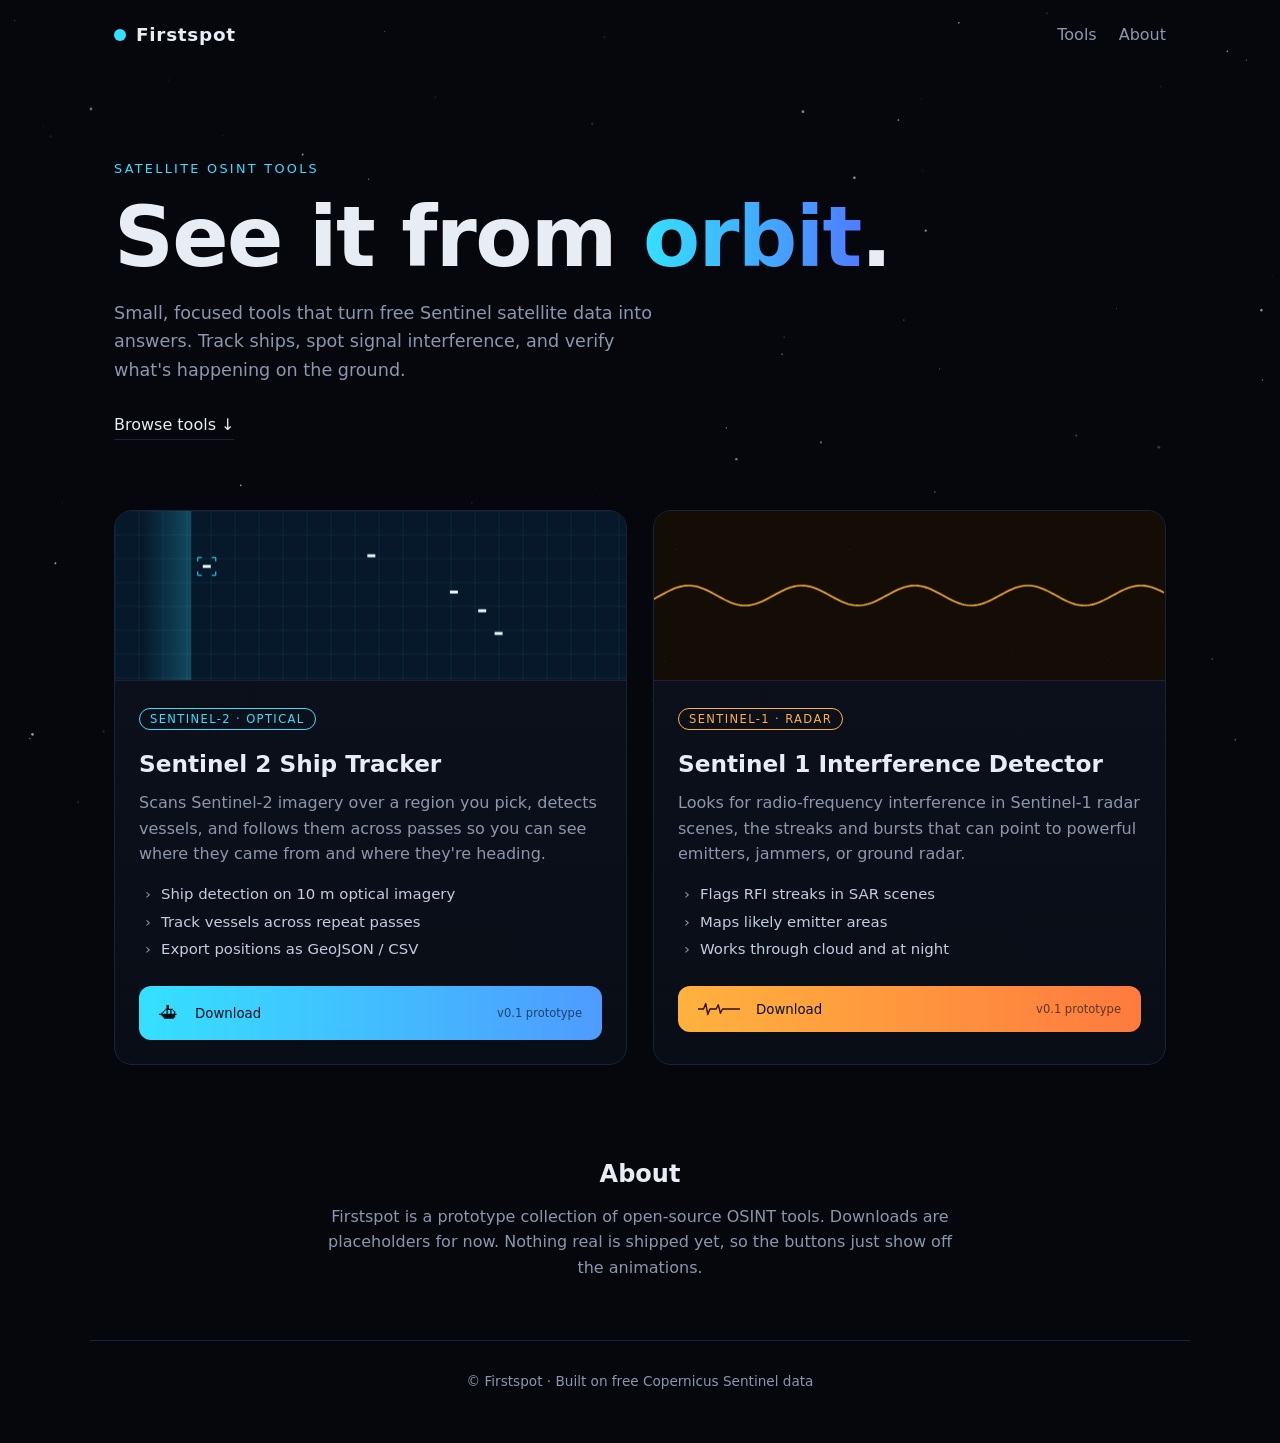
==== docs/products/index.html @ b79f1d0d "Add Firstspot prototype site with Sentinel 2 ship tracker and Sentinel 1 interference detector downl" ====
<!doctype html>
<html lang="en">
<head>
  <meta charset="utf-8">
  <meta name="viewport" content="width=device-width, initial-scale=1">
  <title>Firstspot</title>
  <meta name="description" content="Firstspot: open-source satellite OSINT tools built on Sentinel data.">
  <link rel="stylesheet" href="style.css">
</head>
<body>
  <canvas id="stars" aria-hidden="true"></canvas>

  <header class="top">
    <a class="brand" href="#"><span class="dot"></span>Firstspot</a>
    <nav><a href="#tools">Tools</a><a href="#about">About</a></nav>
  </header>

  <main>
    <section class="hero">
      <p class="eyebrow">Satellite OSINT tools</p>
      <h1>See it from <span class="grad">orbit</span>.</h1>
      <p class="lead">Small, focused tools that turn free Sentinel satellite data into answers. Track ships, spot signal interference, and verify what's happening on the ground.</p>
      <a class="scroll" href="#tools">Browse tools <span>↓</span></a>
    </section>

    <section id="tools" class="tools">
      <article class="card s2">
        <canvas class="viz" id="viz-ships" aria-hidden="true"></canvas>
        <div class="body">
          <span class="tag">Sentinel-2 · Optical</span>
          <h2>Sentinel 2 Ship Tracker</h2>
          <p>Scans Sentinel-2 imagery over a region you pick, detects vessels, and follows them across passes so you can see where they came from and where they're heading.</p>
          <ul>
            <li>Ship detection on 10 m optical imagery</li>
            <li>Track vessels across repeat passes</li>
            <li>Export positions as GeoJSON / CSV</li>
          </ul>
          <button class="dl dl-ship" data-name="Sentinel 2 Ship Tracker" type="button">
            <span class="wave" aria-hidden="true"></span>
            <span class="boat" aria-hidden="true">⛴</span>
            <span class="label">Download</span>
            <span class="meta">v0.1 prototype</span>
          </button>
        </div>
      </article>

      <article class="card s1">
        <canvas class="viz" id="viz-rfi" aria-hidden="true"></canvas>
        <div class="body">
          <span class="tag">Sentinel-1 · Radar</span>
          <h2>Sentinel 1 Interference Detector</h2>
          <p>Looks for radio-frequency interference in Sentinel-1 radar scenes, the streaks and bursts that can point to powerful emitters, jammers, or ground radar.</p>
          <ul>
            <li>Flags RFI streaks in SAR scenes</li>
            <li>Maps likely emitter areas</li>
            <li>Works through cloud and at night</li>
          </ul>
          <button class="dl dl-rfi" data-name="Sentinel 1 Interference Detector" type="button">
            <span class="noise" aria-hidden="true"></span>
            <svg class="sig" viewBox="0 0 60 20" aria-hidden="true"><polyline points="0,10 8,10 11,2 14,18 17,10 26,10 29,4 32,16 35,10 60,10"/></svg>
            <span class="label">Download</span>
            <span class="meta">v0.1 prototype</span>
          </button>
        </div>
      </article>
    </section>

    <section id="about" class="about">
      <h2>About</h2>
      <p>Firstspot is a prototype collection of open-source OSINT tools. Downloads are placeholders for now. Nothing real is shipped yet, so the buttons just show off the animations.</p>
    </section>
  </main>

  <footer>© Firstspot · Built on free Copernicus Sentinel data</footer>
  <div id="toast" role="status" aria-live="polite"></div>
  <script src="script.js"></script>
</body>
</html>
---- docs/products/style.css ----
:root{
  --bg:#05070d; --panel:#0c111c; --line:#1b2437; --text:#e8ecf5; --muted:#8c97ad;
  --cyan:#35e0ff; --blue:#4f7cff; --amber:#ffb23e; --pink:#ff4fa3;
}
*{box-sizing:border-box;margin:0}
html{scroll-behavior:smooth}
body{background:var(--bg);color:var(--text);font:16px/1.6 system-ui,-apple-system,"Segoe UI",Roboto,sans-serif;min-height:100vh}
#stars{position:fixed;inset:0;width:100%;height:100%;z-index:0}
header,main,footer{position:relative;z-index:1}
.top{display:flex;justify-content:space-between;align-items:center;max-width:1100px;margin:0 auto;padding:20px 24px}
.brand{font-weight:700;letter-spacing:.04em;color:var(--text);text-decoration:none;display:flex;align-items:center;gap:10px;font-size:1.15rem}
.dot{width:12px;height:12px;border-radius:50%;background:var(--cyan);box-shadow:0 0 0 0 var(--cyan);animation:ping 2.4s infinite}
@keyframes ping{70%{box-shadow:0 0 0 12px transparent}100%{box-shadow:0 0 0 0 transparent}}
nav a{color:var(--muted);text-decoration:none;margin-left:22px;transition:color .2s}
nav a:hover{color:var(--text)}

.hero{max-width:1100px;margin:0 auto;padding:90px 24px 70px}
.eyebrow{color:var(--cyan);text-transform:uppercase;letter-spacing:.18em;font-size:.8rem}
h1{font-size:clamp(2.6rem,8vw,5.2rem);line-height:1.05;margin:14px 0 18px;letter-spacing:-.02em}
.grad{background:linear-gradient(90deg,var(--cyan),var(--blue),var(--pink));-webkit-background-clip:text;background-clip:text;color:transparent;background-size:200% 100%;animation:shift 6s linear infinite}
@keyframes shift{to{background-position:200% 0}}
.lead{max-width:560px;color:var(--muted);font-size:1.1rem}
.scroll{display:inline-block;margin-top:28px;color:var(--text);text-decoration:none;border-bottom:1px solid var(--line);padding-bottom:2px}
.scroll span{display:inline-block;animation:bob 1.6s ease-in-out infinite}
@keyframes bob{50%{transform:translateY(5px)}}

.tools{max-width:1100px;margin:0 auto;padding:0 24px;display:grid;grid-template-columns:repeat(auto-fit,minmax(310px,1fr));gap:26px}
.card{background:linear-gradient(180deg,var(--panel),#090d16);border:1px solid var(--line);border-radius:18px;overflow:hidden;transition:transform .3s,border-color .3s,box-shadow .3s}
.card:hover{transform:translateY(-6px)}
.s2:hover{border-color:var(--cyan);box-shadow:0 14px 50px -20px var(--cyan)}
.s1:hover{border-color:var(--amber);box-shadow:0 14px 50px -20px var(--amber)}
.viz{display:block;width:100%;height:170px;border-bottom:1px solid var(--line)}
.body{padding:24px}
.tag{font-size:.72rem;letter-spacing:.12em;text-transform:uppercase;padding:3px 10px;border-radius:99px;border:1px solid currentColor}
.s2 .tag{color:var(--cyan)} .s1 .tag{color:var(--amber)}
.body h2{font-size:1.45rem;margin:14px 0 8px}
.body p{color:var(--muted)}
.body ul{margin:16px 0 24px;padding-left:0;list-style:none;font-size:.93rem}
.body li{padding-left:22px;position:relative;margin:4px 0;color:#c4cce0}
.body li::before{content:"›";position:absolute;left:6px;color:var(--muted)}

/* shared button base */
.dl{position:relative;overflow:hidden;width:100%;display:flex;align-items:center;justify-content:center;gap:12px;padding:15px 20px;border:0;border-radius:12px;color:#041018;font:600 1rem/1 inherit;font-family:inherit;cursor:pointer;isolation:isolate;transition:transform .15s,filter .2s}
.dl:active{transform:scale(.97)}
.dl .meta{font-weight:500;font-size:.72rem;opacity:.65;margin-left:auto}
.dl .label{margin-right:auto;margin-left:4px}
.dl:focus-visible{outline:2px solid #fff;outline-offset:3px}
.dl.busy{pointer-events:none}

/* Ship tracker button: ocean fill + sailing boat */
.dl-ship{background:linear-gradient(90deg,#35e0ff,#4f9bff)}
.dl-ship .wave{position:absolute;inset:0;z-index:-1;background:#0a6c8a;transform:translateX(-100%);transition:transform .4s}
.dl-ship:hover .wave{transform:translateX(-86%)}
.dl-ship .boat{display:inline-block;font-size:1.25rem;transition:transform .6s cubic-bezier(.5,0,.2,1)}
.dl-ship:hover .boat{animation:rock 1.2s ease-in-out infinite}
@keyframes rock{50%{transform:translateY(-3px) rotate(8deg)}}
.dl-ship.busy .wave{transition:transform 2.2s linear;transform:translateX(0);background:#0b8aa8}
.dl-ship.busy .boat{animation:sail 2.2s linear forwards}
@keyframes sail{to{transform:translateX(calc(var(--w,260px) - 70px))}}
.dl-ship.done{background:#35d39a}

/* Interference button: glitch noise + signal */
.dl-rfi{background:linear-gradient(90deg,#ffb23e,#ff7a3e)}
.dl-rfi .noise{position:absolute;inset:0;z-index:-1;opacity:0;background:repeating-linear-gradient(90deg,#0003 0 2px,transparent 2px 5px),repeating-linear-gradient(0deg,#fff3 0 1px,transparent 1px 4px);transition:opacity .2s}
.dl-rfi:hover .noise{opacity:1;animation:static .25s steps(3) infinite}
@keyframes static{33%{background-position:3px 0,0 2px}66%{background-position:-2px 0,0 -3px}}
.dl-rfi .sig{width:42px;height:16px;fill:none;stroke:#2a1200;stroke-width:2;stroke-linejoin:round;stroke-dasharray:140;stroke-dashoffset:0}
.dl-rfi:hover .sig{animation:glitch .35s steps(2) infinite}
@keyframes glitch{0%{transform:translate(0)}25%{transform:translate(2px,-1px) skewX(14deg)}50%{transform:translate(-2px,1px)}75%{transform:translate(1px,0) skewX(-14deg)}}
.dl-rfi.busy{animation:shake .12s linear infinite}
.dl-rfi.busy .noise{opacity:1;animation:static .12s steps(3) infinite}
.dl-rfi.busy .sig{animation:draw 2.2s linear forwards}
@keyframes draw{from{stroke-dashoffset:140}to{stroke-dashoffset:0}}
@keyframes shake{25%{transform:translate(1px,0)}75%{transform:translate(-1px,0)}}
.dl-rfi.done{background:#35d39a;animation:none}
.dl-rfi.done .noise{opacity:0;animation:none}

.about{max-width:700px;margin:90px auto 60px;padding:0 24px;text-align:center}
.about h2{margin-bottom:10px}
.about p{color:var(--muted)}
footer{text-align:center;color:var(--muted);font-size:.85rem;padding:30px 24px 50px;border-top:1px solid var(--line);max-width:1100px;margin:0 auto}

#toast{position:fixed;left:50%;bottom:28px;z-index:10;transform:translate(-50%,40px);opacity:0;background:#121a2b;border:1px solid var(--line);padding:12px 18px;border-radius:12px;font-size:.92rem;transition:.35s;pointer-events:none;max-width:90vw;text-align:center}
#toast.show{transform:translate(-50%,0);opacity:1}

@media (prefers-reduced-motion:reduce){
  *,*::before,*::after{animation:none!important;transition-duration:.01ms!important}
}
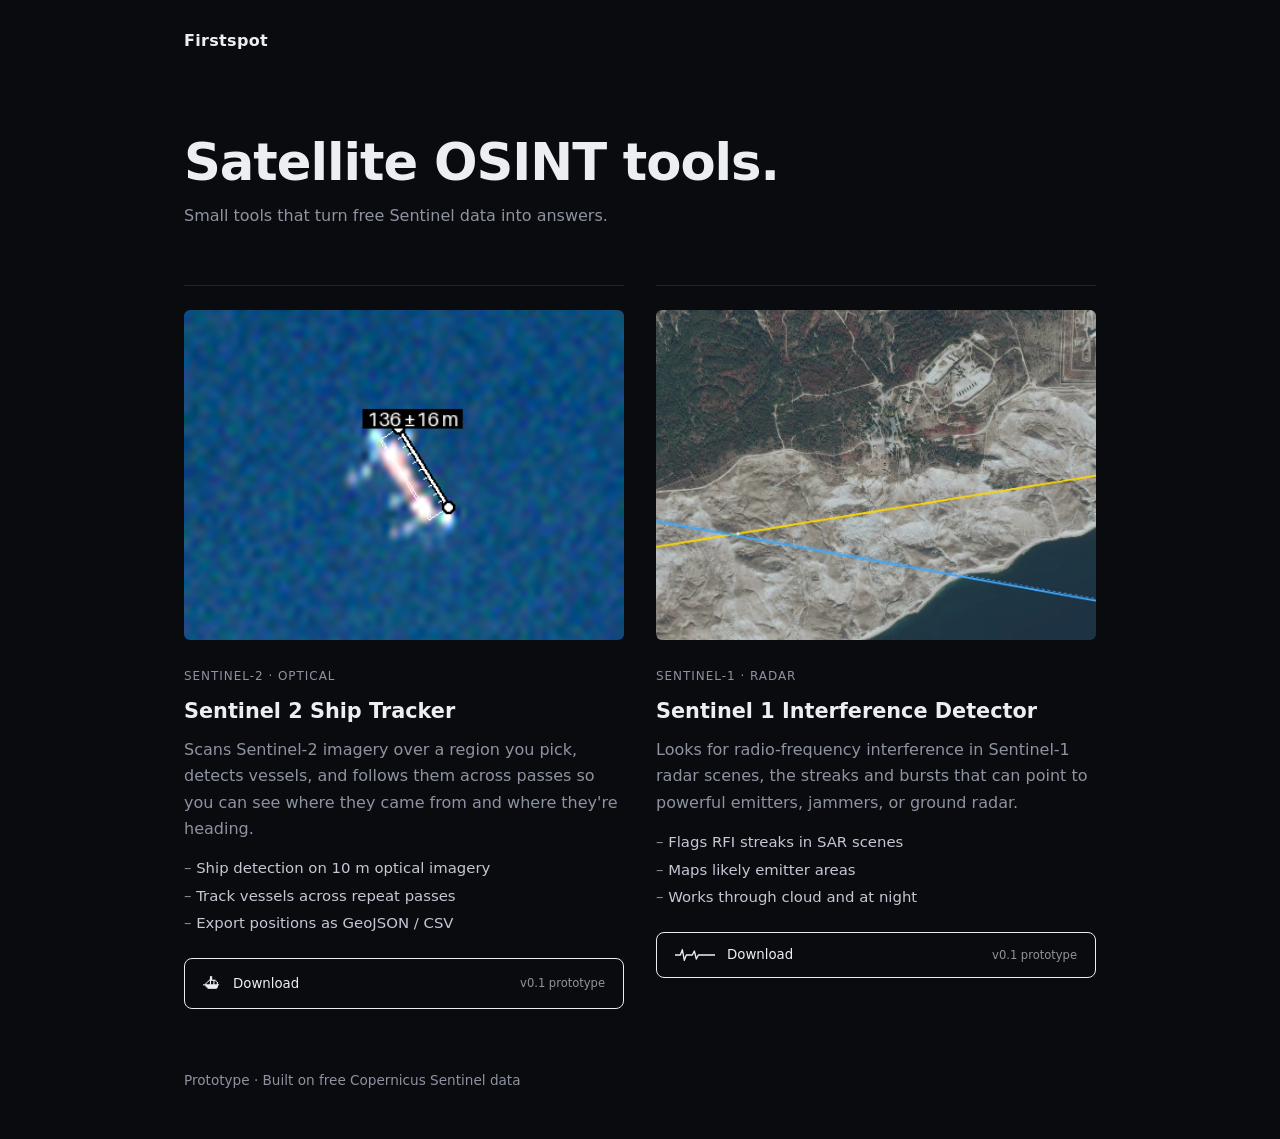
==== commit 500aa925: "Minimal Firstspot page: text only, add product images Co-Authored-By: Claude Sonnet 5.5 <noreply@ant" ====
--- a/docs/products/index.html
+++ b/docs/products/index.html
@@ -8,24 +8,17 @@
   <link rel="stylesheet" href="style.css">
 </head>
 <body>
-  <canvas id="stars" aria-hidden="true"></canvas>
-
-  <header class="top">
-    <a class="brand" href="#"><span class="dot"></span>Firstspot</a>
-    <nav><a href="#tools">Tools</a><a href="#about">About</a></nav>
-  </header>
+  <header class="top"><a class="brand" href="#">Firstspot</a></header>
 
   <main>
     <section class="hero">
-      <p class="eyebrow">Satellite OSINT tools</p>
-      <h1>See it from <span class="grad">orbit</span>.</h1>
-      <p class="lead">Small, focused tools that turn free Sentinel satellite data into answers. Track ships, spot signal interference, and verify what's happening on the ground.</p>
-      <a class="scroll" href="#tools">Browse tools <span>↓</span></a>
+      <h1>Satellite OSINT tools.</h1>
+      <p class="lead">Small tools that turn free Sentinel data into answers.</p>
     </section>
 
     <section id="tools" class="tools">
       <article class="card s2">
-        <canvas class="viz" id="viz-ships" aria-hidden="true"></canvas>
+        <img class="viz ship-img" src="img/ship.png" alt="Sentinel-2 view of a vessel with measured length 136 m">
         <div class="body">
           <span class="tag">Sentinel-2 · Optical</span>
           <h2>Sentinel 2 Ship Tracker</h2>
@@ -45,7 +38,7 @@
       </article>
 
       <article class="card s1">
-        <canvas class="viz" id="viz-rfi" aria-hidden="true"></canvas>
+        <img class="viz rfi-img" src="img/interference.webp" alt="Satellite view of a coastline with two interference bearing lines crossing">
         <div class="body">
           <span class="tag">Sentinel-1 · Radar</span>
           <h2>Sentinel 1 Interference Detector</h2>
@@ -64,14 +57,9 @@
         </div>
       </article>
     </section>
-
-    <section id="about" class="about">
-      <h2>About</h2>
-      <p>Firstspot is a prototype collection of open-source OSINT tools. Downloads are placeholders for now. Nothing real is shipped yet, so the buttons just show off the animations.</p>
-    </section>
   </main>
 
-  <footer>© Firstspot · Built on free Copernicus Sentinel data</footer>
+  <footer>Prototype · Built on free Copernicus Sentinel data</footer>
   <div id="toast" role="status" aria-live="polite"></div>
   <script src="script.js"></script>
 </body>
--- a/docs/products/style.css
+++ b/docs/products/style.css
@@ -1,88 +1,61 @@
-:root{
-  --bg:#05070d; --panel:#0c111c; --line:#1b2437; --text:#e8ecf5; --muted:#8c97ad;
-  --cyan:#35e0ff; --blue:#4f7cff; --amber:#ffb23e; --pink:#ff4fa3;
-}
+:root{--bg:#0a0b0f;--line:#22252e;--text:#eceef3;--muted:#8d93a1}
 *{box-sizing:border-box;margin:0}
-html{scroll-behavior:smooth}
-body{background:var(--bg);color:var(--text);font:16px/1.6 system-ui,-apple-system,"Segoe UI",Roboto,sans-serif;min-height:100vh}
-#stars{position:fixed;inset:0;width:100%;height:100%;z-index:0}
-header,main,footer{position:relative;z-index:1}
-.top{display:flex;justify-content:space-between;align-items:center;max-width:1100px;margin:0 auto;padding:20px 24px}
-.brand{font-weight:700;letter-spacing:.04em;color:var(--text);text-decoration:none;display:flex;align-items:center;gap:10px;font-size:1.15rem}
-.dot{width:12px;height:12px;border-radius:50%;background:var(--cyan);box-shadow:0 0 0 0 var(--cyan);animation:ping 2.4s infinite}
-@keyframes ping{70%{box-shadow:0 0 0 12px transparent}100%{box-shadow:0 0 0 0 transparent}}
-nav a{color:var(--muted);text-decoration:none;margin-left:22px;transition:color .2s}
-nav a:hover{color:var(--text)}
+body{background:var(--bg);color:var(--text);font:16px/1.65 system-ui,-apple-system,"Segoe UI",Roboto,sans-serif}
+.top,.hero,.tools,footer{max-width:960px;margin:0 auto;padding-left:24px;padding-right:24px}
+.top{padding-top:28px}
+.brand{color:var(--text);text-decoration:none;font-weight:600;letter-spacing:.02em}
+.hero{padding-top:80px;padding-bottom:56px}
+h1{font-size:clamp(2rem,6vw,3.2rem);line-height:1.1;letter-spacing:-.02em;font-weight:600}
+.lead{color:var(--muted);margin-top:12px;max-width:480px}
+.tools{display:grid;grid-template-columns:repeat(auto-fit,minmax(300px,1fr));gap:32px}
+.card{border-top:1px solid var(--line);padding-top:24px}
+.viz{display:block;width:100%;aspect-ratio:4/3;object-fit:cover;border-radius:6px;margin-bottom:22px;transition:opacity .3s}
+.ship-img{object-position:center}
+.rfi-img{object-position:20% 60%}
+.card:hover .viz{opacity:.88}
+.tag{font-size:.75rem;color:var(--muted);letter-spacing:.08em;text-transform:uppercase}
+.body h2{font-size:1.3rem;font-weight:600;margin:6px 0 8px}
+.body p{color:var(--muted)}
+.body ul{margin:14px 0 22px;padding:0;list-style:none;font-size:.93rem}
+.body li{margin:3px 0;color:#c3c8d4}
+.body li::before{content:"– ";color:var(--muted)}
 
-.hero{max-width:1100px;margin:0 auto;padding:90px 24px 70px}
-.eyebrow{color:var(--cyan);text-transform:uppercase;letter-spacing:.18em;font-size:.8rem}
-h1{font-size:clamp(2.6rem,8vw,5.2rem);line-height:1.05;margin:14px 0 18px;letter-spacing:-.02em}
-.grad{background:linear-gradient(90deg,var(--cyan),var(--blue),var(--pink));-webkit-background-clip:text;background-clip:text;color:transparent;background-size:200% 100%;animation:shift 6s linear infinite}
-@keyframes shift{to{background-position:200% 0}}
-.lead{max-width:560px;color:var(--muted);font-size:1.1rem}
-.scroll{display:inline-block;margin-top:28px;color:var(--text);text-decoration:none;border-bottom:1px solid var(--line);padding-bottom:2px}
-.scroll span{display:inline-block;animation:bob 1.6s ease-in-out infinite}
-@keyframes bob{50%{transform:translateY(5px)}}
-
-.tools{max-width:1100px;margin:0 auto;padding:0 24px;display:grid;grid-template-columns:repeat(auto-fit,minmax(310px,1fr));gap:26px}
-.card{background:linear-gradient(180deg,var(--panel),#090d16);border:1px solid var(--line);border-radius:18px;overflow:hidden;transition:transform .3s,border-color .3s,box-shadow .3s}
-.card:hover{transform:translateY(-6px)}
-.s2:hover{border-color:var(--cyan);box-shadow:0 14px 50px -20px var(--cyan)}
-.s1:hover{border-color:var(--amber);box-shadow:0 14px 50px -20px var(--amber)}
-.viz{display:block;width:100%;height:170px;border-bottom:1px solid var(--line)}
-.body{padding:24px}
-.tag{font-size:.72rem;letter-spacing:.12em;text-transform:uppercase;padding:3px 10px;border-radius:99px;border:1px solid currentColor}
-.s2 .tag{color:var(--cyan)} .s1 .tag{color:var(--amber)}
-.body h2{font-size:1.45rem;margin:14px 0 8px}
-.body p{color:var(--muted)}
-.body ul{margin:16px 0 24px;padding-left:0;list-style:none;font-size:.93rem}
-.body li{padding-left:22px;position:relative;margin:4px 0;color:#c4cce0}
-.body li::before{content:"›";position:absolute;left:6px;color:var(--muted)}
-
-/* shared button base */
-.dl{position:relative;overflow:hidden;width:100%;display:flex;align-items:center;justify-content:center;gap:12px;padding:15px 20px;border:0;border-radius:12px;color:#041018;font:600 1rem/1 inherit;font-family:inherit;cursor:pointer;isolation:isolate;transition:transform .15s,filter .2s}
-.dl:active{transform:scale(.97)}
-.dl .meta{font-weight:500;font-size:.72rem;opacity:.65;margin-left:auto}
-.dl .label{margin-right:auto;margin-left:4px}
+.dl{position:relative;overflow:hidden;width:100%;display:flex;align-items:center;gap:12px;padding:14px 18px;border:1px solid var(--text);border-radius:8px;background:transparent;color:var(--text);font:500 .95rem/1 inherit;font-family:inherit;cursor:pointer;isolation:isolate;transition:color .25s,transform .15s}
+.dl:active{transform:scale(.98)}
 .dl:focus-visible{outline:2px solid #fff;outline-offset:3px}
 .dl.busy{pointer-events:none}
+.dl .label{margin-right:auto}
+.dl .meta{font-size:.72rem;opacity:.6}
 
-/* Ship tracker button: ocean fill + sailing boat */
-.dl-ship{background:linear-gradient(90deg,#35e0ff,#4f9bff)}
-.dl-ship .wave{position:absolute;inset:0;z-index:-1;background:#0a6c8a;transform:translateX(-100%);transition:transform .4s}
-.dl-ship:hover .wave{transform:translateX(-86%)}
-.dl-ship .boat{display:inline-block;font-size:1.25rem;transition:transform .6s cubic-bezier(.5,0,.2,1)}
+/* ship: water fills, boat rocks / sails */
+.dl-ship .wave{position:absolute;inset:0;z-index:-1;background:#e9f4ff;transform:translateX(-101%);transition:transform .4s}
+.dl-ship:hover{color:#06131f}
+.dl-ship:hover .wave{transform:translateX(-88%)}
+.dl-ship .boat{display:inline-block;font-size:1.15rem}
 .dl-ship:hover .boat{animation:rock 1.2s ease-in-out infinite}
 @keyframes rock{50%{transform:translateY(-3px) rotate(8deg)}}
-.dl-ship.busy .wave{transition:transform 2.2s linear;transform:translateX(0);background:#0b8aa8}
+.dl-ship.busy{color:#06131f}
+.dl-ship.busy .wave{transition:transform 2.2s linear;transform:translateX(0)}
 .dl-ship.busy .boat{animation:sail 2.2s linear forwards}
 @keyframes sail{to{transform:translateX(calc(var(--w,260px) - 70px))}}
-.dl-ship.done{background:#35d39a}
+.dl-ship.done{background:#e9f4ff;color:#06131f}
 
-/* Interference button: glitch noise + signal */
-.dl-rfi{background:linear-gradient(90deg,#ffb23e,#ff7a3e)}
-.dl-rfi .noise{position:absolute;inset:0;z-index:-1;opacity:0;background:repeating-linear-gradient(90deg,#0003 0 2px,transparent 2px 5px),repeating-linear-gradient(0deg,#fff3 0 1px,transparent 1px 4px);transition:opacity .2s}
+/* interference: static + glitching signal */
+.dl-rfi .noise{position:absolute;inset:0;z-index:-1;opacity:0;background:repeating-linear-gradient(90deg,#ffffff22 0 2px,transparent 2px 5px),repeating-linear-gradient(0deg,#ffffff18 0 1px,transparent 1px 4px);transition:opacity .2s}
 .dl-rfi:hover .noise{opacity:1;animation:static .25s steps(3) infinite}
 @keyframes static{33%{background-position:3px 0,0 2px}66%{background-position:-2px 0,0 -3px}}
-.dl-rfi .sig{width:42px;height:16px;fill:none;stroke:#2a1200;stroke-width:2;stroke-linejoin:round;stroke-dasharray:140;stroke-dashoffset:0}
+.dl-rfi .sig{width:40px;height:16px;fill:none;stroke:currentColor;stroke-width:2;stroke-linejoin:round;stroke-dasharray:140}
 .dl-rfi:hover .sig{animation:glitch .35s steps(2) infinite}
-@keyframes glitch{0%{transform:translate(0)}25%{transform:translate(2px,-1px) skewX(14deg)}50%{transform:translate(-2px,1px)}75%{transform:translate(1px,0) skewX(-14deg)}}
+@keyframes glitch{25%{transform:translate(2px,-1px) skewX(14deg)}50%{transform:translate(-2px,1px)}75%{transform:translate(1px,0) skewX(-14deg)}}
 .dl-rfi.busy{animation:shake .12s linear infinite}
 .dl-rfi.busy .noise{opacity:1;animation:static .12s steps(3) infinite}
 .dl-rfi.busy .sig{animation:draw 2.2s linear forwards}
 @keyframes draw{from{stroke-dashoffset:140}to{stroke-dashoffset:0}}
 @keyframes shake{25%{transform:translate(1px,0)}75%{transform:translate(-1px,0)}}
-.dl-rfi.done{background:#35d39a;animation:none}
+.dl-rfi.done{background:var(--text);color:#0a0b0f;animation:none}
 .dl-rfi.done .noise{opacity:0;animation:none}
 
-.about{max-width:700px;margin:90px auto 60px;padding:0 24px;text-align:center}
-.about h2{margin-bottom:10px}
-.about p{color:var(--muted)}
-footer{text-align:center;color:var(--muted);font-size:.85rem;padding:30px 24px 50px;border-top:1px solid var(--line);max-width:1100px;margin:0 auto}
-
-#toast{position:fixed;left:50%;bottom:28px;z-index:10;transform:translate(-50%,40px);opacity:0;background:#121a2b;border:1px solid var(--line);padding:12px 18px;border-radius:12px;font-size:.92rem;transition:.35s;pointer-events:none;max-width:90vw;text-align:center}
+footer{color:var(--muted);font-size:.85rem;padding-top:60px;padding-bottom:48px}
+#toast{position:fixed;left:50%;bottom:28px;transform:translate(-50%,40px);opacity:0;background:#15171e;border:1px solid var(--line);padding:11px 16px;border-radius:8px;font-size:.9rem;transition:.35s;pointer-events:none;max-width:90vw;text-align:center}
 #toast.show{transform:translate(-50%,0);opacity:1}
-
-@media (prefers-reduced-motion:reduce){
-  *,*::before,*::after{animation:none!important;transition-duration:.01ms!important}
-}
+@media (prefers-reduced-motion:reduce){*,*::before,*::after{animation:none!important;transition-duration:.01ms!important}}
